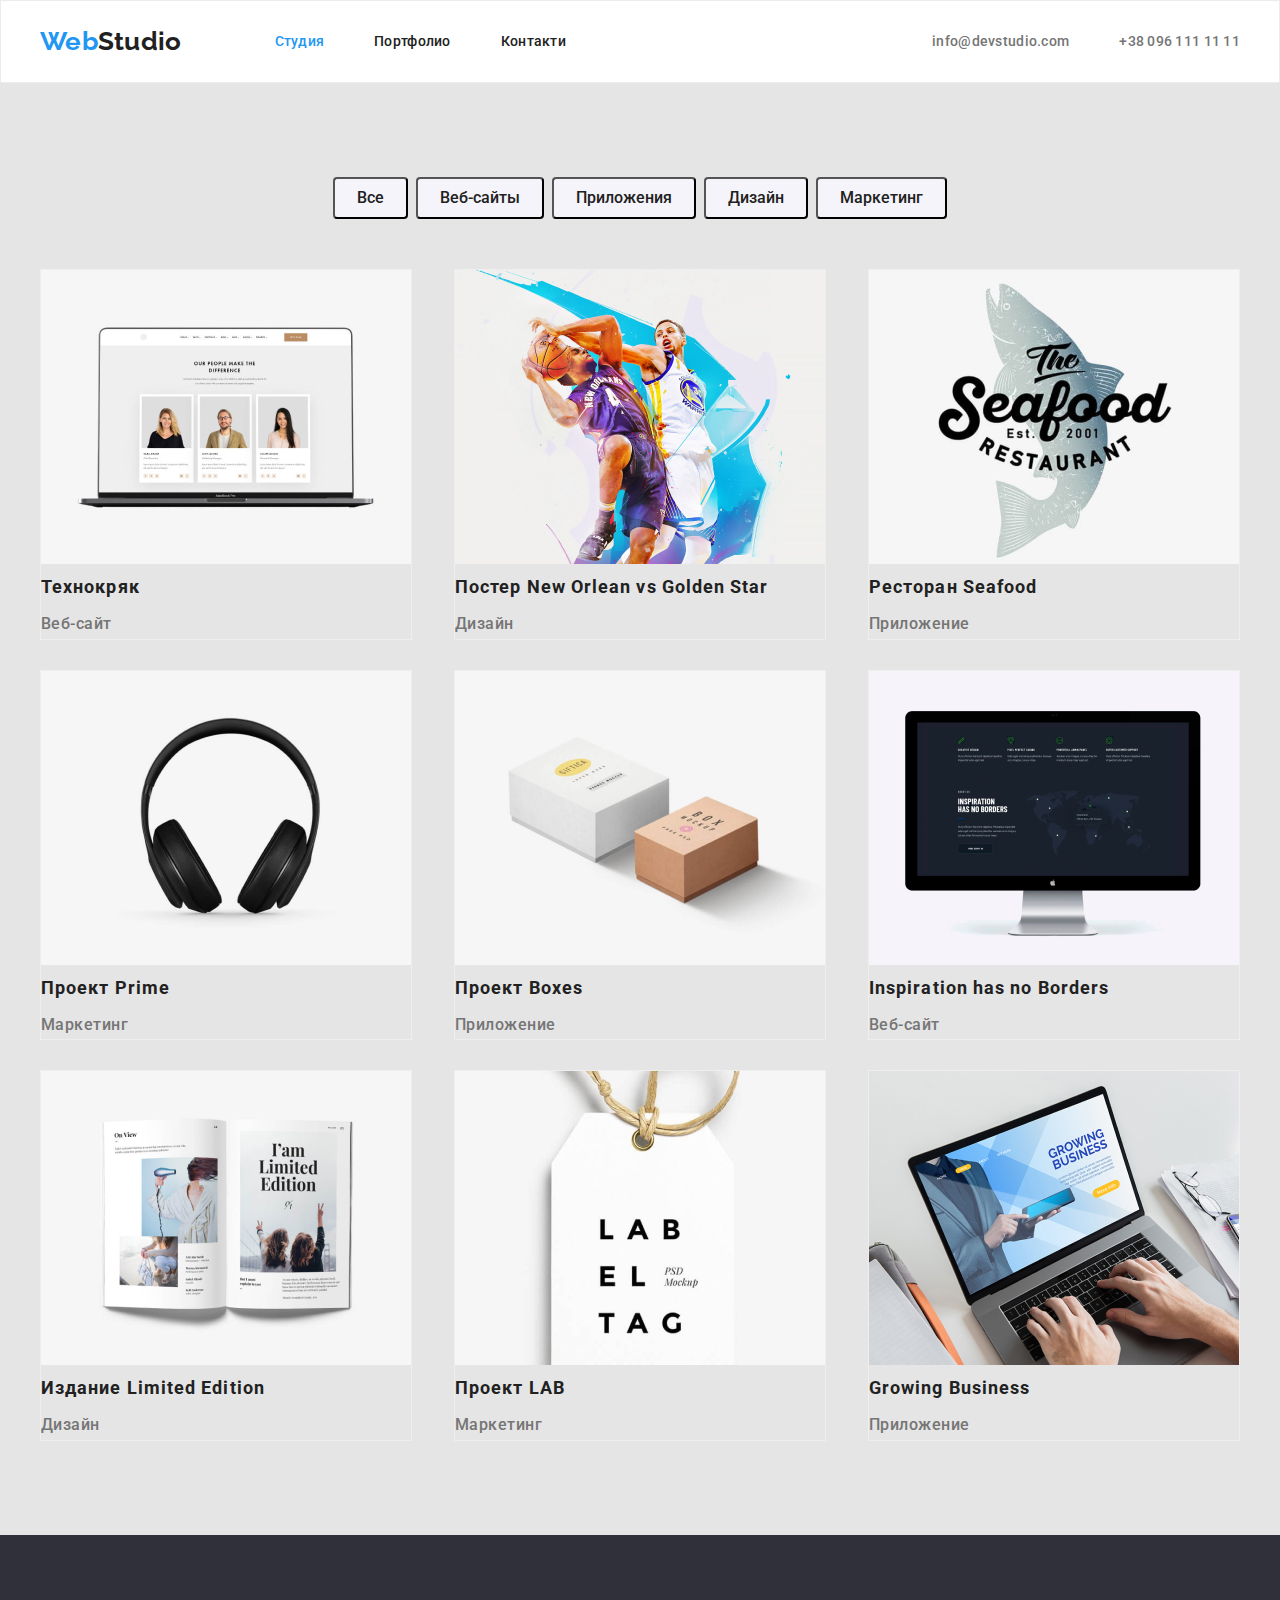
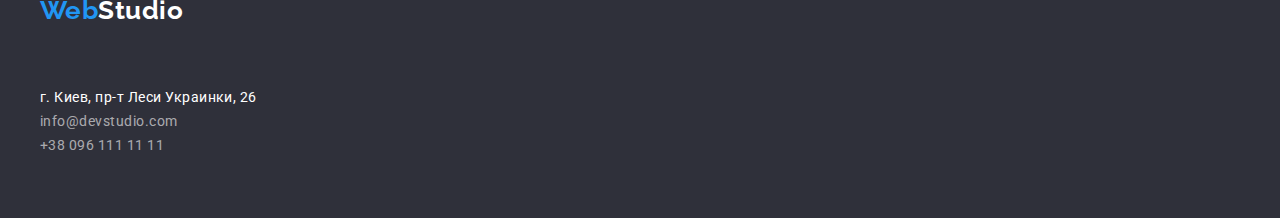
==== portfolio.html @ 49031f5f "Розмищение элементов" ====
<!DOCTYPE html>
<html lang="ru">

<head>
    <meta charset="UTF-8">
    <meta http-equiv="X-UA-Compatible" content="IE=edge">
    <meta name="viewport" content="width=device-width, initial-scale=1.0">
    <title>Портфолио</title>
    <link rel="preconnect" href="https://fonts.googleapis.com">
    <link rel="preconnect" href="https://fonts.gstatic.com" crossorigin>
    <link href="https://fonts.googleapis.com/css2?family=Raleway:wght@700&family=Roboto:wght@400;500;700;900&display=swap"
        rel="stylesheet">
    <link rel="stylesheet" href="https://cdnjs.cloudflare.com/ajax/libs/modern-normalize/1.1.0/modern-normalize.min.css">
    <link rel="stylesheet" href="./css/styles.css">
</head>

<body>
    <!--Шапка-->
<header class="header">
    <div class="container">
        <nav class="main-nav">
            <a lang="en" href="./index.html" class="logo"><span>Web</span>Studio</a>

            <ul class="site-nav">
                <li class="list"><a href="./index.html" class="link current">Студия</a></li>
                <li class="list"><a href="./portfolio.html" class="link">Портфолио</a></li>
                <li class="list"><a href="" class="link">Контакти</a></li>
            </ul>

            <ul class="auth-nav">
                <li class="list"><a href="mailto:info@devstudio.com" class="link">info@devstudio.com</a></li>
                <li class="list"><a href="tel:+380961111111" class="link">+38 096 111 11 11</a></li>
            </ul>
        </nav>
    </div>
</header>
    <main>
<section class="section content">
    <div class="container">
<ul class="buttons">
    <li class="list"><button type="button" class="button-nav">Все</button></li>
    <li class="list"><button type="button" class="button-nav">Веб-сайты</button></li>
    <li class="list"><button type="button" class="button-nav">Приложения</button></li>
    <li class="list"><button type="button" class="button-nav">Дизайн</button></li>
    <li class="list"><button type="button" class="button-nav">Маркетинг</button></li>
</ul>
<ul class="content">
    <li class="item"><a href="">
            <img src="./images/img-1-2.jpg" alt="" width="370">
            <h2 class="content-title">Технокряк</h2>
            <p class="content-text">Веб-сайт</p>
        </a>

    </li>
    <li class="item"><a href="">
            <img src="./images/img-2-2.jpg" alt="" width="370">
            <h2 class="content-title">Постер New Orlean vs Golden Star</h2>
            <p class="content-text">Дизайн</p>
        </a>

    </li>
    <li class="item"><a href="">
            <img src="./images/img-3-2.jpg" alt="" width="370">
            <h2 class="content-title">Ресторан Seafood</h2>
            <p class="content-text">Приложение</p>
        </a>

    </li>
    <li class="item"><a href="">
            <img src="./images/img-4-2.jpg" alt="" width="370">
            <h2 class="content-title">Проект Prime</h2>
            <p class="content-text">Маркетинг</p>
        </a>

    </li>
    <li class="item"><a href="">
            <img src="./images/img-5-2.jpg" alt="" width="370">
            <h2 class="content-title">Проект Boxes</h2>
            <p class="content-text">Приложение</p>
        </a>

    </li>
    <li class="item"><a href="">
            <img src="./images/img-6-2.jpg" alt="" width="370">
            <h2 class="content-title">Inspiration has no Borders</h2>
            <p class="content-text">Веб-сайт</p>
        </a>

    </li>
    <li class="item"><a href="">
            <img src="./images/img-7-2.jpg" alt="" width="370">
            <h2 class="content-title">Издание Limited Edition</h2>
            <p class="content-text">Дизайн</p>
        </a>

    </li>
    <li class="item"><a href="">
            <img src="./images/img-8-2.jpg" alt="" width="370">
            <h2 class="content-title">Проект LAB</h2>
            <p class="content-text">Маркетинг</p>
        </a>

    </li>
    <li class="item"><a href="">
            <img src="./images/img-9-2.jpg" alt="" width="370">
            <h2 class="content-title">Growing Business</h2>
            <p class="content-text">Приложение</p>
        </a>

    </li>
</ul>
</div>
</section>
    </main>
    <footer class="footer">
        <div class="container">
        <a lang="en" href="./index.html" class="logo-secondary"><span>Web</span>Studio</a>
        <address class="address">г. Киев, пр-т Леси Украинки, 26 <br><a href="mailto:info@devstudio.com"
                class="address-link">info@devstudio.com</a><br><a href="tel:+380961111111" class="address-link">+38 096
                111 11 11</a></address>
        </div>        
    </footer>
</body>

</html>
---- css/styles.css ----
:root {
  --theme-color: #2196f3;
  --primary-color: #e5e5e5;
  --secondary-color: #2f303a;
  --another-color: #f5f4fa;
  --primary-white-color: #ffffff;

  --text-primary: #212121;
  --text-secondary: #757575;

  --primary-font: "Roboto";
  --secondary-font: "Raleway";
}

body {
  font-family: var(--primary-font), sans-serif;
  background-color: var(--primary-color);
  letter-spacing: 0.03em;
  font-style: normal;
}

*,
*::before,
*::after {
  box-sizing: border-box;
}

.container {
  width: 1230px;
  margin-left: auto;
  margin-right: auto;
  padding-left: 15px;
  padding-right: 15px;
}

.section {
  padding-bottom: 94px;
  padding-top: 94px;
}
.section.no-padding {
  padding-bottom: 0;
  padding-top: 0;
}

/*Общие*/
ul,
ol {
  list-style: none;
  margin: 0;
  padding: 0;
}
p {
  margin: 0;
  padding: 0;
}
a {
  text-decoration: none;
}
address {
  font-style: normal;
  color: var(--primary-white-color);
  font-weight: 400;
  font-size: 14px;
  line-height: 1.71;
  text-decoration: none;
}
.caption {
  color: var(--text-primary);
  font-weight: 700;
  font-size: 36px;
  line-height: 1.16;
  text-align: center;
  margin-top: 0;
  margin-bottom: 50px;
}
/*Стили для Студии*/
/*header*/
.header {
  background-color: var(--primary-white-color);
  letter-spacing: 0.02em;
  font-weight: 500;
  font-size: 14px;
  line-height: 1.14;
  letter-spacing: 0.02em;
  border: 1px solid #ececec;
}
.logo {
  color: var(--text-primary);
  font-family: var(--secondary-font);
  font-weight: 700;
  font-size: 26px;
  line-height: 1.19;
}
.logo span,
.logo-secondary span {
  color: var(--theme-color);
  font-family: var(--secondary-font);
}
.logo-secondary {
  display: inline-block;
  color: var(--primary-white-color);
  font-family: var(--secondary-font);
  font-weight: bold;
  font-size: 26px;
  line-height: 1.19;
  margin-bottom: 60px;
}

.button {
  display: inline-block;
  border-radius: 4px;
  padding: 6px 22px;
  min-width: 73px;
}

/*Main nav*/
.main-nav {
  display: flex;
  align-items: center;
}
/*Site nav*/
.site-nav {
  display: flex;
  margin-left: 93px;
}
.site-nav .list:not(:last-child) {
  margin-right: 50px;
}
.site-nav .link {
  display: block;
  color: var(--text-primary);
  font-weight: 500;
  font-size: 14px;
  line-height: 16px;
  letter-spacing: 0.02em;
  padding-top: 32px;
  padding-bottom: 32px;
}
.site-nav .link.current {
  color: var(--theme-color);
}
.site-nav .link:hover,
.site-nav .link:focus {
  color: var(--theme-color);
}
/*Auth nav*/
.auth-nav {
  display: flex;
  padding-top: 32px;
  padding-bottom: 32px;
  margin-left: auto;
}

.auth-nav .list + .list {
  margin-left: 50px;
}
.auth-nav .link {
  color: var(--text-secondary);
  font-weight: 500;
  font-size: 14px;
  line-height: 16px;
  letter-spacing: 0.02em;
}
.auth-nav .link:hover,
.auth-nav .link:focus {
  color: var(--theme-color);
}

/*Hero*/
.hero {
  text-align: center;
  background-color: var(--secondary-color);
}
.hero-title {
  margin-bottom: 30px;
  margin-top: 0;
  color: #ffffff;
  font-weight: 900;
  font-size: 44px;
  line-height: 1.36;
  letter-spacing: 0.06em;
  text-align: center;
  padding-top: 200px;
}
.hero-button {
  display: inline-block;
  border-radius: 4px;
  padding: 10px 32px;
  min-width: 136px;
  margin-bottom: 200px;

  font-family: var(--primary-font);
  color: var(--primary-white-color);
  background-color: var(--theme-color);
  font-weight: 700;
  font-size: 16px;
  line-height: 1.87;
  letter-spacing: 0.06em;
  text-align: center;
  cursor: pointer;
}
/*Feature*/
.feature {
  display: flex;
  justify-content: space-between;
}
.feature-title {
  color: var(--text-primary);
  font-weight: 700;
  font-size: 14px;
  line-height: 1.14;
  margin-bottom: 10px;
  margin-top: 0%;
}
.feature-text {
  color: var(--text-secondary);
  font-size: 14px;
  line-height: 1.71;
  width: 270px;
}

/*Work*/
.work {
  display: flex;
  justify-content: space-between;
}

/*Team*/
.liders {
  display: flex;
  justify-content: space-between;
}
.section.team {
  background-color: var(--another-color);
}
.item {
  color: var(--text-primary);
  font-weight: 500;
  font-size: 16px;
  line-height: 1.18;
  margin-bottom: 10px;
  margin-top: 0;
}
.item-text {
  color: var(--text-secondary);
  font-size: 16px;
  line-height: 1.18;
}
/** FOOTER**/
.footer {
  background-color: var(--secondary-color);
  font-family: var(--primary-font), sans-serif;
  font-style: normal;
  padding-top: 60px;
  padding-bottom: 60px;
}

.address-link {
  color: rgba(255, 255, 255, 0.6);
  font-weight: normal;
  font-size: 14px;
  line-height: 1.71;
  text-decoration: none;
  margin-top: 9px;
}
.address-link:hover,
.address-link:focus {
  color: var(--theme-color);
}

/*Стили для Портфолио*/
.buttons {
  margin-bottom: 56px;
  display: flex;
  justify-content: center;
  margin-bottom: 50px;
}
.button-nav {
  display: inline-block;
  border-radius: 4px;
  padding: 6px 22px;
  min-width: 73px;

  font-family: var(--primary-font);
  color: var(--text-primary);
  background-color: var(--another-color);
  font-weight: 500;
  font-size: 16px;
  line-height: 1.62;
  cursor: pointer;
}
.buttons .list:not(:last-child) {
  margin-right: 8px;
}
.button-nav:hover,
.button-nav:focus {
  color: var(--primary-white-color);
  background-color: var(--theme-color);
}

/*Content*/
.content {
  display: flex;
  flex-wrap: wrap;
  justify-content: space-between;
}
.content .item {
  margin-bottom: 30px;
  border: 1px solid #eeeeee;
}
.content .item:nth-last-child(-n + 3) {
  margin-bottom: 0;
}
.content-title {
  color: var(--text-primary);
  font-weight: 700;
  font-size: 18px;
  line-height: 2;
  letter-spacing: 0.06em;
  margin-bottom: 4px;
  margin-top: 0;
}
.content-text {
  color: var(--text-secondary);
  font-size: 16px;
  line-height: 1.87;
}
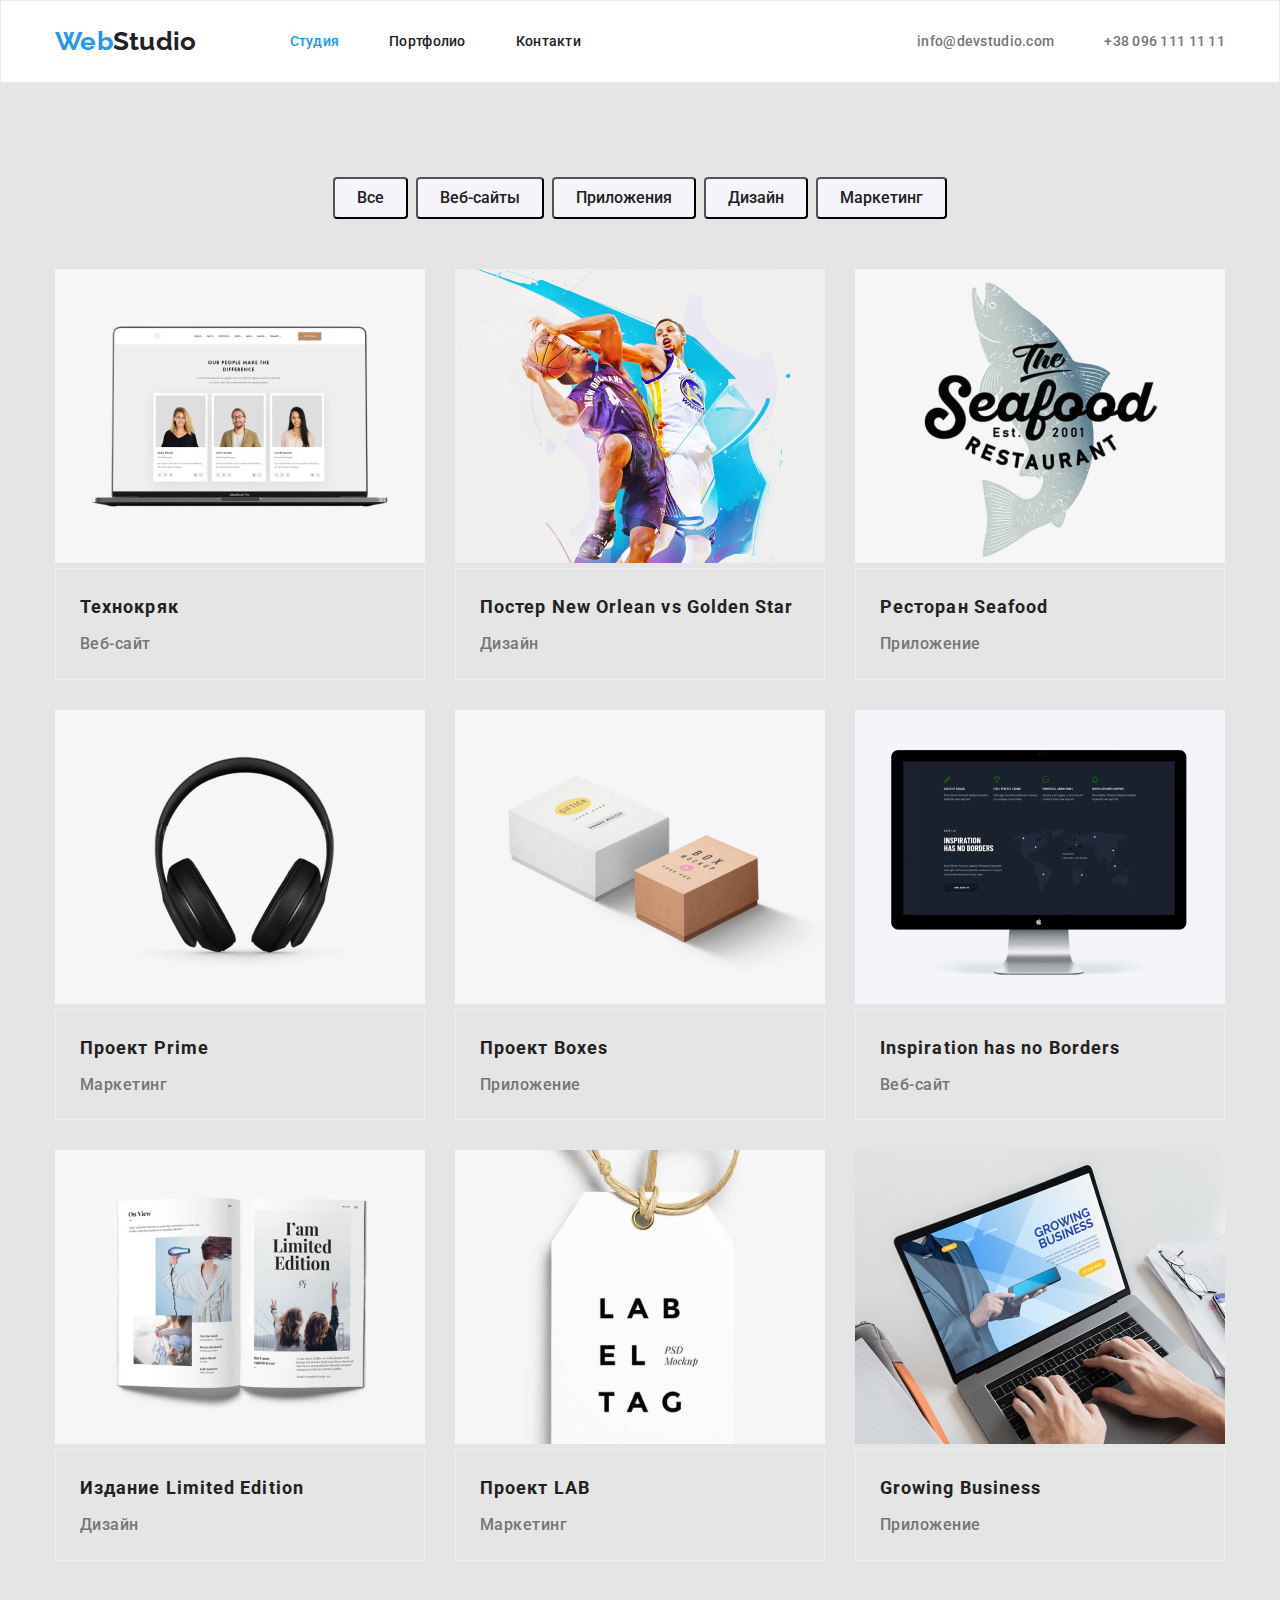
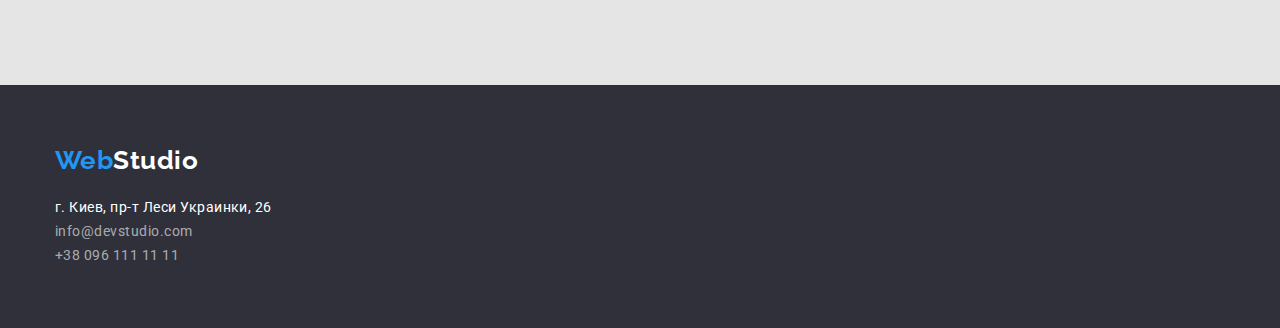
==== commit 9921e15a: "Исправления" ====
--- a/portfolio.html
+++ b/portfolio.html
@@ -47,64 +47,82 @@
 <ul class="content">
     <li class="item"><a href="">
             <img src="./images/img-1-2.jpg" alt="" width="370">
+            <div class="description"> 
             <h2 class="content-title">Технокряк</h2>
             <p class="content-text">Веб-сайт</p>
+            </div>
         </a>
 
     </li>
     <li class="item"><a href="">
             <img src="./images/img-2-2.jpg" alt="" width="370">
+            <div class="description"> 
             <h2 class="content-title">Постер New Orlean vs Golden Star</h2>
             <p class="content-text">Дизайн</p>
+            </div>
         </a>
 
     </li>
     <li class="item"><a href="">
             <img src="./images/img-3-2.jpg" alt="" width="370">
+            <div class="description"> 
             <h2 class="content-title">Ресторан Seafood</h2>
             <p class="content-text">Приложение</p>
+            </div>
         </a>
 
     </li>
     <li class="item"><a href="">
             <img src="./images/img-4-2.jpg" alt="" width="370">
+            <div class="description">
             <h2 class="content-title">Проект Prime</h2>
             <p class="content-text">Маркетинг</p>
+            </div> 
         </a>
 
     </li>
     <li class="item"><a href="">
             <img src="./images/img-5-2.jpg" alt="" width="370">
+            <div class="description"> 
             <h2 class="content-title">Проект Boxes</h2>
             <p class="content-text">Приложение</p>
+            </div>
         </a>
 
     </li>
     <li class="item"><a href="">
             <img src="./images/img-6-2.jpg" alt="" width="370">
+            <div class="description"> 
             <h2 class="content-title">Inspiration has no Borders</h2>
             <p class="content-text">Веб-сайт</p>
+            </div>
         </a>
 
     </li>
     <li class="item"><a href="">
             <img src="./images/img-7-2.jpg" alt="" width="370">
+            <div class="description"> 
             <h2 class="content-title">Издание Limited Edition</h2>
             <p class="content-text">Дизайн</p>
+            </div>
         </a>
 
     </li>
     <li class="item"><a href="">
             <img src="./images/img-8-2.jpg" alt="" width="370">
+            <div class="description"> 
             <h2 class="content-title">Проект LAB</h2>
             <p class="content-text">Маркетинг</p>
+            </div>
         </a>
 
     </li>
     <li class="item"><a href="">
             <img src="./images/img-9-2.jpg" alt="" width="370">
+            <div class="description"> 
             <h2 class="content-title">Growing Business</h2>
             <p class="content-text">Приложение</p>
+            </div>
         </a>
 
     </li>
--- a/css/styles.css
+++ b/css/styles.css
@@ -26,7 +26,7 @@
 }
 
 .container {
-  width: 1230px;
+  width: 1200px;
   margin-left: auto;
   margin-right: auto;
   padding-left: 15px;
@@ -103,16 +103,14 @@
   font-weight: bold;
   font-size: 26px;
   line-height: 1.19;
-  margin-bottom: 60px;
-}
-
+  margin-bottom: 20px;
+}
 .button {
   display: inline-block;
   border-radius: 4px;
   padding: 6px 22px;
   min-width: 73px;
 }
-
 /*Main nav*/
 .main-nav {
   display: flex;
@@ -169,7 +167,8 @@
 /*Hero*/
 .hero {
   text-align: center;
-  background-color: var(--secondary-color);
+  padding-bottom: 200px;
+  padding-top: 200px;
 }
 .hero-title {
   margin-bottom: 30px;
@@ -180,14 +179,12 @@
   line-height: 1.36;
   letter-spacing: 0.06em;
   text-align: center;
-  padding-top: 200px;
 }
 .hero-button {
   display: inline-block;
   border-radius: 4px;
   padding: 10px 32px;
   min-width: 136px;
-  margin-bottom: 200px;
 
   font-family: var(--primary-font);
   color: var(--primary-white-color);
@@ -230,9 +227,12 @@
   display: flex;
   justify-content: space-between;
 }
-.section.team {
-  background-color: var(--another-color);
-}
+.team-liders {
+  padding-top: 30px;
+  padding-bottom: 30px;
+  text-align: center;
+}
+
 .item {
   color: var(--text-primary);
   font-weight: 500;
@@ -261,7 +261,14 @@
   font-size: 14px;
   line-height: 1.71;
   text-decoration: none;
-  margin-top: 9px;
+  margin-bottom: 9px;
+}
+
+.address-link:last-child {
+  margin-bottom: 0;
+}
+.data {
+  margin-bottom: 9px;
 }
 .address-link:hover,
 .address-link:focus {
@@ -297,19 +304,24 @@
   color: var(--primary-white-color);
   background-color: var(--theme-color);
 }
-
 /*Content*/
+.description {
+  padding: 20px 24px;
+
+  border: 1px solid #eeeeee;
+}
+
 .content {
   display: flex;
   flex-wrap: wrap;
-  justify-content: space-between;
 }
 .content .item {
+  margin-right: 30px;
   margin-bottom: 30px;
-  border: 1px solid #eeeeee;
-}
-.content .item:nth-last-child(-n + 3) {
+}
+.content .item:nth-child(3n + 3) {
   margin-bottom: 0;
+  margin-right: 0;
 }
 .content-title {
   color: var(--text-primary);
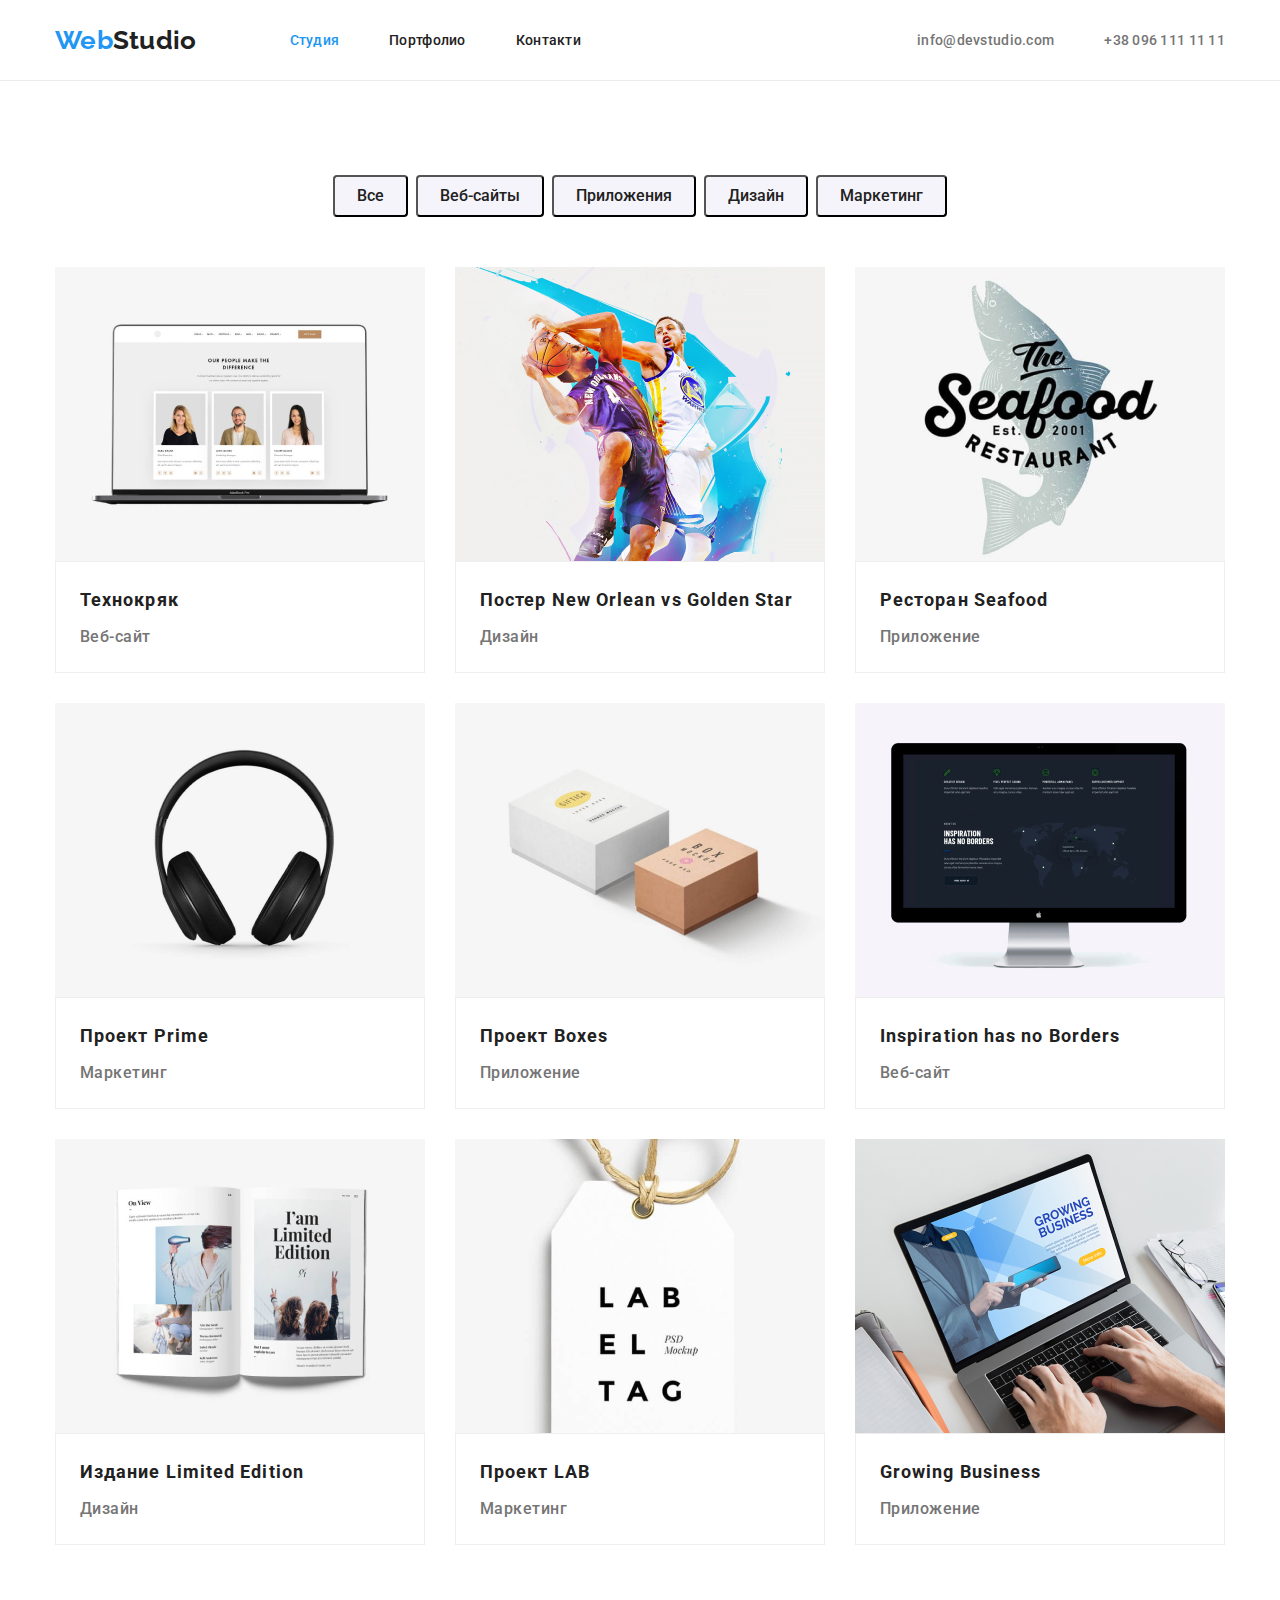
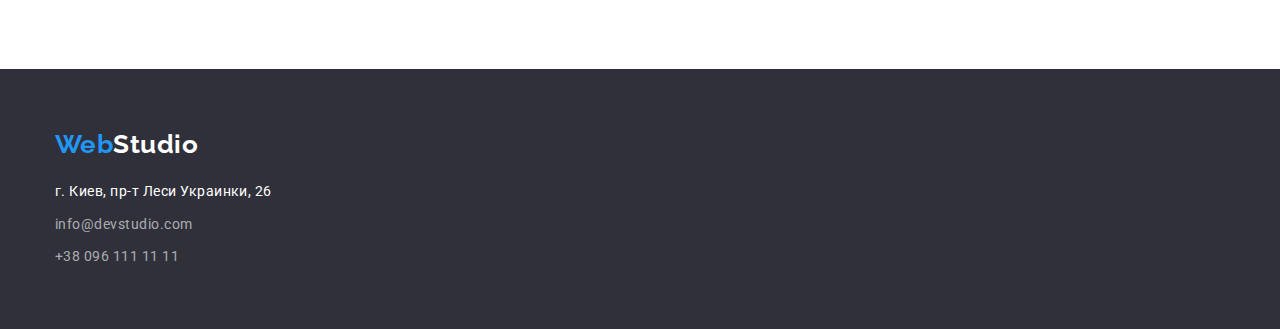
==== commit 839fa3bc: "Исправление футера" ====
--- a/portfolio.html
+++ b/portfolio.html
@@ -130,14 +130,26 @@
 </div>
 </section>
     </main>
-    <footer class="footer">
-        <div class="container">
-        <a lang="en" href="./index.html" class="logo-secondary"><span>Web</span>Studio</a>
-        <address class="address">г. Киев, пр-т Леси Украинки, 26 <br><a href="mailto:info@devstudio.com"
-                class="address-link">info@devstudio.com</a><br><a href="tel:+380961111111" class="address-link">+38 096
-                111 11 11</a></address>
-        </div>        
-    </footer>
+<footer class="footer">
+    <div class="container">
+        <a lang="en" href="./index.html" class="logo-secondary">
+            <span>Web</span>Studio</a>
+        <address class="address">
+            <ul></ul>
+            <li class="location">
+                <a href="https://goo.gl/maps/e9gc64bWVvTJH4VD8" class="geolocation link">
+                    г. Киев, пр-т Леси Украинки, 26 </a>
+            </li>
+            <li class="mail">
+                <a href="mailto:info@devstudio.com" class="link">info@devstudio.com</a>
+            </li>
+            <li class="tel">
+                <a href="tel:+380961111111" class="link">+38 096 111 11 11</a>
+            </li>
+            </ul>
+        </address>
+    </div>
+</footer>
 </body>
 
 </html>--- a/css/styles.css
+++ b/css/styles.css
@@ -14,7 +14,6 @@
 
 body {
   font-family: var(--primary-font), sans-serif;
-  background-color: var(--primary-color);
   letter-spacing: 0.03em;
   font-style: normal;
 }
@@ -39,10 +38,13 @@
 }
 .section.no-padding {
   padding-bottom: 0;
-  padding-top: 0;
 }
 
 /*Общие*/
+img {
+  display: block;
+}
+
 ul,
 ol {
   list-style: none;
@@ -56,13 +58,14 @@
 a {
   text-decoration: none;
 }
-address {
+.location .geolocation {
   font-style: normal;
   color: var(--primary-white-color);
   font-weight: 400;
   font-size: 14px;
   line-height: 1.71;
   text-decoration: none;
+  margin-bottom: 9px;
 }
 .caption {
   color: var(--text-primary);
@@ -82,7 +85,7 @@
   font-size: 14px;
   line-height: 1.14;
   letter-spacing: 0.02em;
-  border: 1px solid #ececec;
+  border-bottom: 1px solid #ececec;
 }
 .logo {
   color: var(--text-primary);
@@ -247,32 +250,39 @@
   line-height: 1.18;
 }
 /** FOOTER**/
+
 .footer {
   background-color: var(--secondary-color);
   font-family: var(--primary-font), sans-serif;
   font-style: normal;
   padding-top: 60px;
   padding-bottom: 60px;
-}
-
-.address-link {
+  list-style-type: none;
+}
+.container a {
+  display: block;
+}
+.mail a,
+.tel a {
+  font-family: var(--primary-font);
+  font-style: normal;
   color: rgba(255, 255, 255, 0.6);
   font-weight: normal;
   font-size: 14px;
   line-height: 1.71;
   text-decoration: none;
+}
+
+.link:hover,
+.link:focus {
+  color: var(--theme-color);
+}
+
+.address .link {
   margin-bottom: 9px;
 }
-
-.address-link:last-child {
+.tel .link {
   margin-bottom: 0;
-}
-.data {
-  margin-bottom: 9px;
-}
-.address-link:hover,
-.address-link:focus {
-  color: var(--theme-color);
 }
 
 /*Стили для Портфолио*/
@@ -315,7 +325,9 @@
   display: flex;
   flex-wrap: wrap;
 }
+
 .content .item {
+  display: block;
   margin-right: 30px;
   margin-bottom: 30px;
 }
